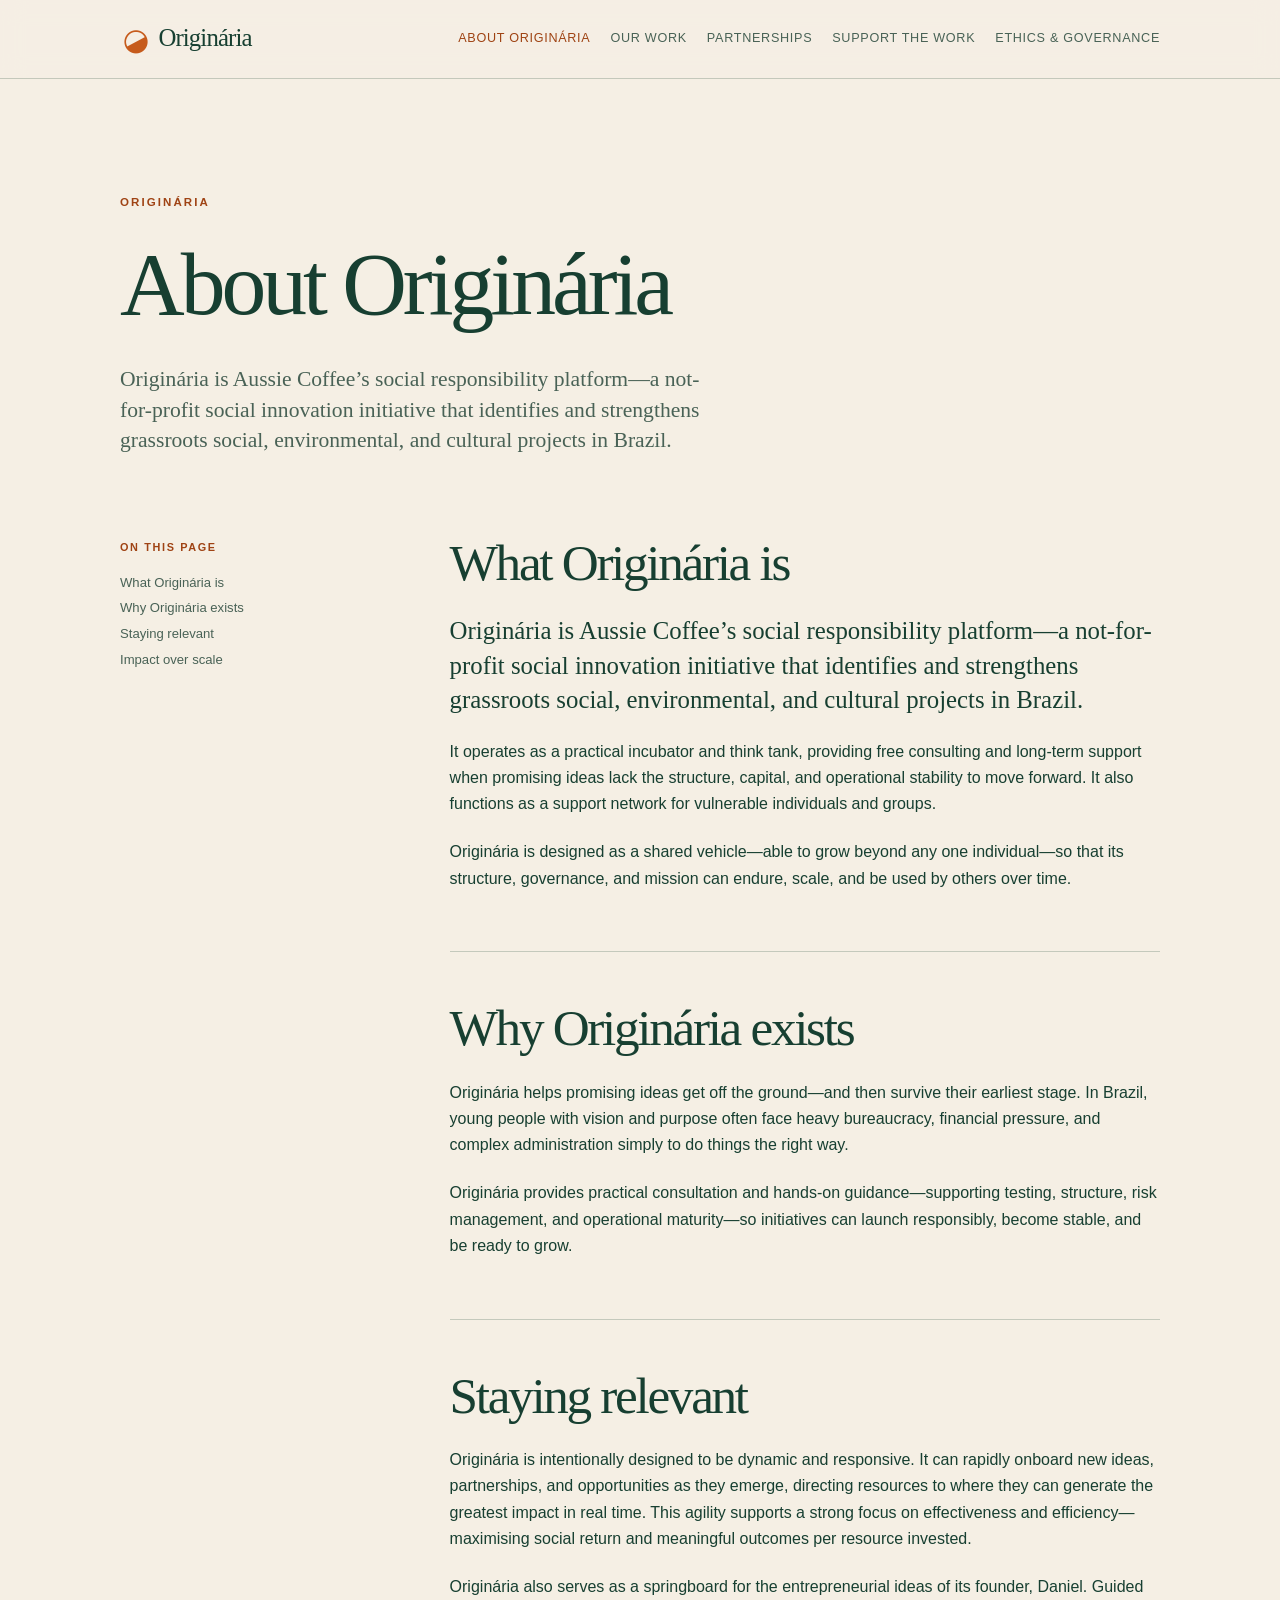
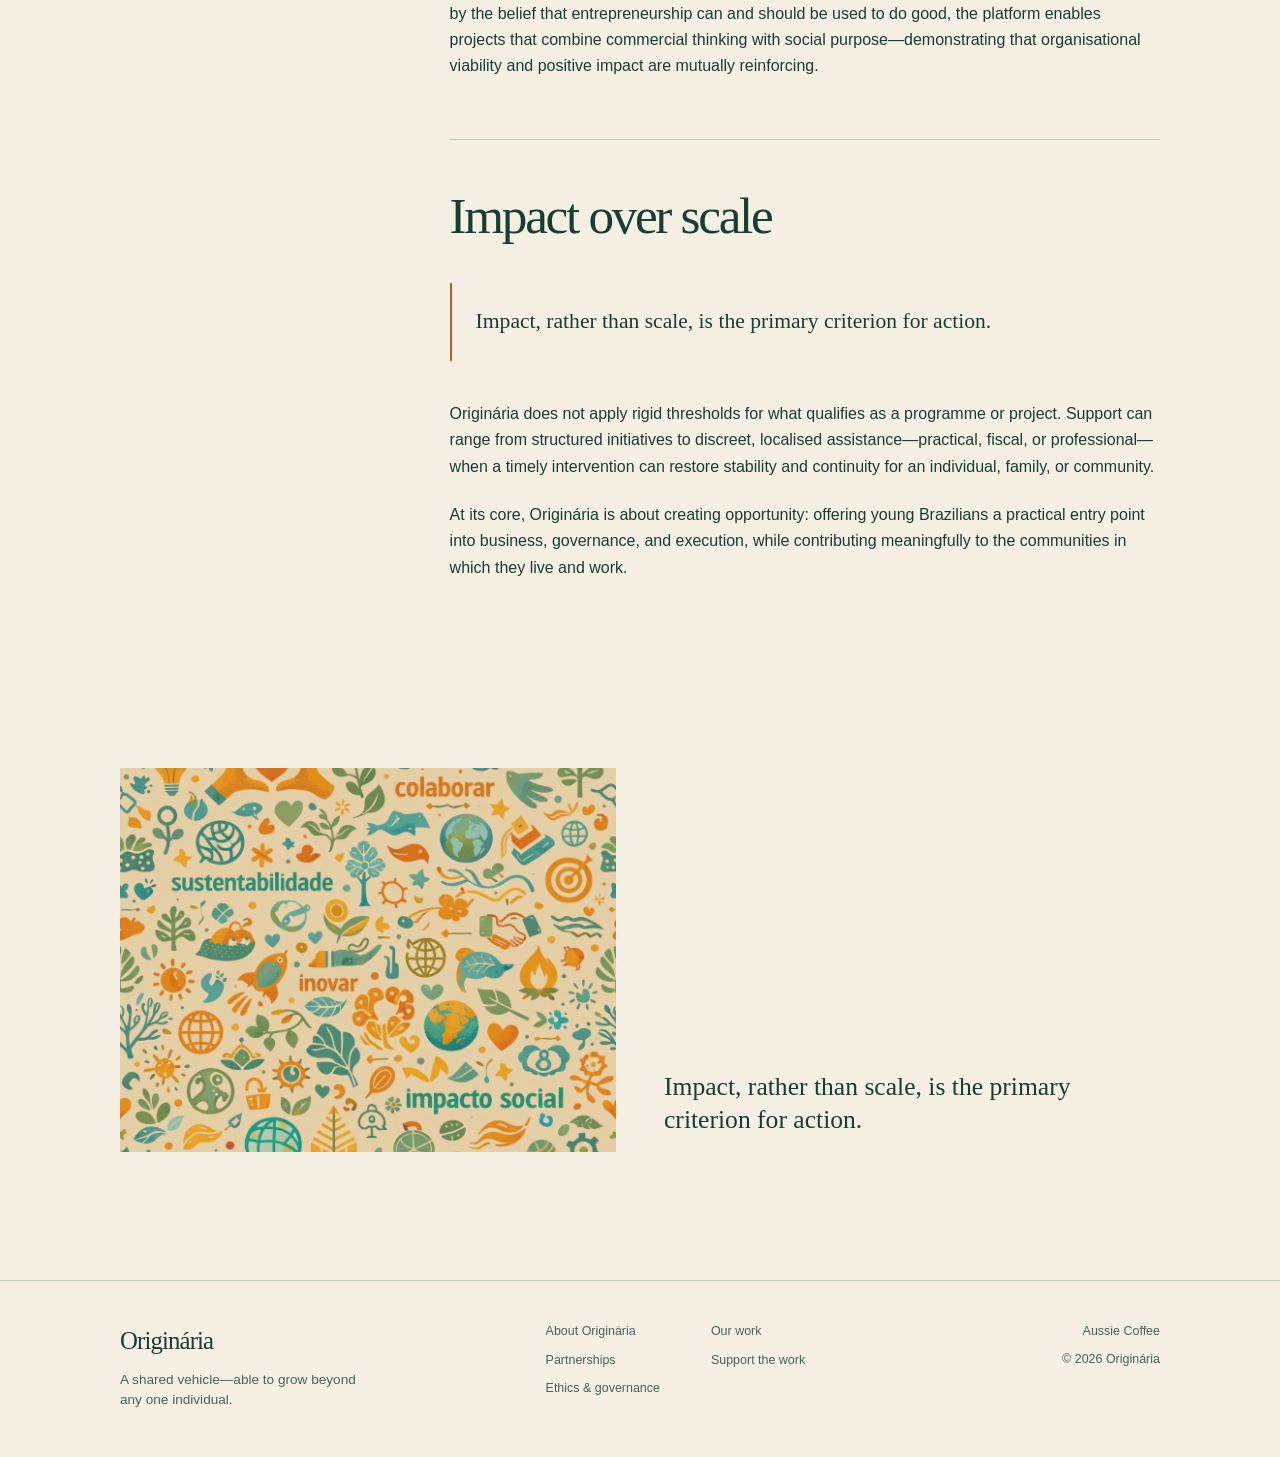
==== about/index.html @ fb034f6e "feat: create Originaria editorial site" ====
<!doctype html>
<html lang="en">
<head>
  <meta charset="utf-8">
  <meta name="viewport" content="width=device-width, initial-scale=1">
  <meta name="description" content="Originária — a social responsibility platform supporting grassroots social, environmental, and cultural work in Brazil.">
  <meta name="theme-color" content="#f5efe4">
  <title>About Originária — Originária</title>
  <link rel="icon" type="image/png" href="../assets/originaria-logo.png">
  <link rel="stylesheet" href="../assets/site.css">
</head>
<body class="page-about">
  <a class="skip-link" href="#main">Skip to content</a>
  <header class="site-header">
    <div class="header-inner">
      <a class="brand" href="../" aria-label="Originária home"><span class="brand-mark" aria-hidden="true">◒</span><span class="brand-word">Originária</span></a>
      <button class="menu-toggle" type="button" aria-expanded="false" aria-controls="site-nav"><span class="menu-label">Menu</span><span class="menu-icon" aria-hidden="true"><i></i><i></i></span></button>
      <nav id="site-nav" class="site-nav" aria-label="Primary navigation"><a href="../about/" data-page="about">About Originária</a><a href="../work/" data-page="work">Our work</a><a href="../partnerships/" data-page="partnerships">Partnerships</a><a href="../support/" data-page="support">Support the work</a><a href="../principles/" data-page="principles">Ethics &amp; governance</a></nav>
    </div>
  </header>
  <main id="main"><div class="page-article"><section class="page-hero"><p class="eyebrow">Originária</p><h1>About Originária</h1><p class="deck">Originária is Aussie Coffee’s social responsibility platform—a not-for-profit social innovation initiative that identifies and strengthens grassroots social, environmental, and cultural projects in Brazil.</p></section><div class="article-layout"><aside class="contents" aria-label="On this page"><p class="contents-label">On this page</p><a href="#what-originaria">What Originária is</a><a href="#why-originaria">Why Originária exists</a><a href="#staying-relevant">Staying relevant</a><a href="#impact-over-scale">Impact over scale</a></aside><article class="article-copy"><section id="what-originaria"><h2>What Originária is</h2><p class="section-intro">Originária is Aussie Coffee’s social responsibility platform—a not-for-profit social innovation initiative that identifies and strengthens grassroots social, environmental, and cultural projects in Brazil.</p><p>It operates as a practical incubator and think tank, providing free consulting and long-term support when promising ideas lack the structure, capital, and operational stability to move forward. It also functions as a support network for vulnerable individuals and groups.</p><p>Originária is designed as a shared vehicle—able to grow beyond any one individual—so that its structure, governance, and mission can endure, scale, and be used by others over time.</p></section><section id="why-originaria"><h2>Why Originária exists</h2><p>Originária helps promising ideas get off the ground—and then survive their earliest stage. In Brazil, young people with vision and purpose often face heavy bureaucracy, financial pressure, and complex administration simply to do things the right way.</p><p>Originária provides practical consultation and hands-on guidance—supporting testing, structure, risk management, and operational maturity—so initiatives can launch responsibly, become stable, and be ready to grow.</p></section><section id="staying-relevant"><h2>Staying relevant</h2><p>Originária is intentionally designed to be dynamic and responsive. It can rapidly onboard new ideas, partnerships, and opportunities as they emerge, directing resources to where they can generate the greatest impact in real time. This agility supports a strong focus on effectiveness and efficiency—maximising social return and meaningful outcomes per resource invested.</p><p>Originária also serves as a springboard for the entrepreneurial ideas of its founder, Daniel. Guided by the belief that entrepreneurship can and should be used to do good, the platform enables projects that combine commercial thinking with social purpose—demonstrating that organisational viability and positive impact are mutually reinforcing.</p></section><section id="impact-over-scale"><h2>Impact over scale</h2><p class="callout">Impact, rather than scale, is the primary criterion for action.</p><p>Originária does not apply rigid thresholds for what qualifies as a programme or project. Support can range from structured initiatives to discreet, localised assistance—practical, fiscal, or professional—when a timely intervention can restore stability and continuity for an individual, family, or community.</p><p>At its core, Originária is about creating opportunity: offering young Brazilians a practical entry point into business, governance, and execution, while contributing meaningfully to the communities in which they live and work.</p></section></article></div><div class="feature-band"><div class="image-panel" role="img" aria-label="Originária illustrated pattern"></div><div class="text-panel"><p>Impact, rather than scale, is the primary criterion for action.</p></div></div></div></main>
  <footer class="site-footer">
    <div class="footer-inner">
      <div class="footer-brand"><span class="brand-word">Originária</span><p>A shared vehicle—able to grow beyond any one individual.</p></div>
      <nav class="footer-nav" aria-label="Footer navigation"><a href="../about/">About Originária</a><a href="../work/">Our work</a><a href="../partnerships/">Partnerships</a><a href="../support/">Support the work</a><a href="../principles/">Ethics & governance</a></nav>
      <div class="footer-meta"><a href="https://www.aussiecoffeebrasil.com/" rel="noopener">Aussie Coffee</a><span>© <span data-year></span> Originária</span></div>
    </div>
  </footer>
  <script src="../assets/site.js"></script>
</body>
</html>
---- assets/site.css ----
:root {
  --paper: #f5efe4;
  --paper-deep: #ebe1d1;
  --ink: #173f31;
  --ink-soft: #496256;
  --rust: #c65b1c;
  --rust-dark: #9f4314;
  --line: rgba(23, 63, 49, .22);
  --white: #fffaf2;
  --serif: Georgia, 'Times New Roman', Times, serif;
  --sans: 'Avenir Next', Avenir, 'Helvetica Neue', Helvetica, Arial, sans-serif;
  --measure: 69rem;
  --reading: 47rem;
  --ease: cubic-bezier(.2,.7,.2,1);
}

* { box-sizing: border-box; }
html { scroll-behavior: smooth; }
body { margin: 0; background: var(--paper); color: var(--ink); font-family: var(--sans); font-size: 16px; line-height: 1.65; }
body::selection { background: var(--rust); color: var(--white); }
a { color: inherit; text-decoration-thickness: 1px; text-underline-offset: .2em; }
a:hover { color: var(--rust-dark); }
button, a { -webkit-tap-highlight-color: transparent; }
.skip-link { position: fixed; z-index: 20; top: .75rem; left: .75rem; transform: translateY(-180%); padding: .65rem 1rem; background: var(--ink); color: var(--white); }
.skip-link:focus { transform: translateY(0); }

.site-header { position: sticky; z-index: 10; top: 0; border-bottom: 1px solid var(--line); background: color-mix(in srgb, var(--paper) 94%, transparent); backdrop-filter: blur(12px); }
.header-inner { display: flex; align-items: center; justify-content: space-between; gap: 2rem; max-width: var(--measure); margin: 0 auto; padding: 1.15rem 2rem; }
.brand { display: inline-flex; align-items: center; gap: .6rem; color: var(--ink); text-decoration: none; white-space: nowrap; }
.brand-word { font-family: var(--serif); font-size: 1.55rem; letter-spacing: -.035em; }
.brand-mark { display: inline-grid; place-items: center; width: 1.8rem; height: 1.8rem; color: var(--rust); font-size: 1.9rem; line-height: 1; transform: rotate(-28deg); }
.site-nav { display: flex; align-items: center; justify-content: flex-end; flex-wrap: wrap; gap: .25rem 1.25rem; font-size: .79rem; letter-spacing: .055em; text-transform: uppercase; }
.site-nav a { padding: .3rem 0; text-decoration: none; color: var(--ink-soft); }
.site-nav a:hover, .site-nav a[aria-current="page"] { color: var(--rust-dark); }
.menu-toggle { display: none; border: 0; background: transparent; color: var(--ink); font: inherit; cursor: pointer; }
.menu-icon { display: inline-flex; flex-direction: column; gap: 4px; margin-left: .55rem; vertical-align: middle; }
.menu-icon i { display: block; width: 1.2rem; height: 1px; background: currentColor; }

main { overflow: hidden; }
.hero { position: relative; max-width: var(--measure); margin: 0 auto; padding: clamp(5rem, 11vw, 10rem) 2rem clamp(5rem, 10vw, 9rem); }
.hero::after { content: ''; position: absolute; right: -7rem; top: 2rem; width: min(29rem, 42vw); height: min(40rem, 54vw); background: url('originaria-pattern.png') center / cover; opacity: .13; mask-image: linear-gradient(90deg, transparent, #000 30%, #000 75%, transparent); pointer-events: none; }
.hero-grid { display: grid; grid-template-columns: minmax(0, 1.05fr) minmax(18rem, .75fr); align-items: end; gap: clamp(3rem, 9vw, 10rem); position: relative; z-index: 1; }
.hero-logo { width: min(21rem, 75%); margin-bottom: 2.8rem; mix-blend-mode: multiply; }
.eyebrow { margin: 0 0 1.1rem; color: var(--rust-dark); font-size: .72rem; font-weight: 700; letter-spacing: .18em; line-height: 1.4; text-transform: uppercase; }
h1, h2, h3 { font-family: var(--serif); font-weight: 400; letter-spacing: -.045em; line-height: 1.08; }
h1 { max-width: 12ch; margin: 0; font-size: clamp(3.4rem, 8.5vw, 7.7rem); }
h2 { margin: 0 0 1.5rem; font-size: clamp(2.35rem, 5vw, 4.8rem); }
h3 { margin: 2.6rem 0 .75rem; font-size: clamp(1.65rem, 3vw, 2.4rem); }
.hero-intro { max-width: 31rem; margin: 0; font-family: var(--serif); font-size: clamp(1.35rem, 2.3vw, 2rem); line-height: 1.32; }
.hero-note { max-width: 24rem; margin: 2.5rem 0 0; color: var(--ink-soft); font-size: .95rem; }

.gateway { max-width: var(--measure); margin: 0 auto; padding: 0 2rem 7rem; }
.gateway-lead { display: grid; grid-template-columns: 1fr 1fr; gap: 4rem; align-items: start; border-top: 1px solid var(--line); padding-top: 2rem; }
.gateway-lead p { max-width: 34rem; margin: 0; font-size: 1.13rem; }
.gateway-lead p:first-child { font-family: var(--serif); font-size: 1.65rem; line-height: 1.35; }
.gateway-links { display: grid; grid-template-columns: repeat(2, 1fr); border-top: 1px solid var(--line); margin-top: 6rem; }
.gateway-link { display: flex; flex-direction: column; justify-content: space-between; min-height: 12rem; padding: 1.5rem 1.5rem 1.4rem 0; border-bottom: 1px solid var(--line); text-decoration: none; }
.gateway-link:nth-child(even) { padding-left: 1.5rem; border-left: 1px solid var(--line); }
.gateway-link strong { font-family: var(--serif); font-size: clamp(1.45rem, 2.3vw, 2rem); font-weight: 400; line-height: 1.1; }
.gateway-link span { align-self: flex-end; color: var(--rust-dark); font-size: 1.4rem; line-height: 1; transition: transform .25s var(--ease); }
.gateway-link:hover span { transform: translate(5px, -5px); }
.principle { max-width: var(--measure); margin: 0 auto; padding: 0 2rem 8rem; }
.principle blockquote { max-width: 52rem; margin: 0; padding: 3rem 0 0; border-top: 1px solid var(--line); font-family: var(--serif); font-size: clamp(2.3rem, 5vw, 5rem); line-height: 1.07; letter-spacing: -.045em; }
.principle cite { display: block; margin-top: 1.5rem; color: var(--rust-dark); font-family: var(--sans); font-size: .72rem; font-style: normal; font-weight: 700; letter-spacing: .15em; text-transform: uppercase; }

.page-article .page-hero { max-width: var(--measure); margin: 0 auto; padding: clamp(4.5rem, 9vw, 8rem) 2rem 4rem; }
.page-hero .eyebrow { margin-bottom: 1.6rem; }
.page-hero h1 { max-width: 15ch; font-size: clamp(3.2rem, 7vw, 6.7rem); }
.page-hero .deck { max-width: 38rem; margin: 2rem 0 0; color: var(--ink-soft); font-family: var(--serif); font-size: 1.35rem; line-height: 1.4; }
.article-layout { display: grid; grid-template-columns: 15rem minmax(0, var(--reading)); gap: clamp(2rem, 7vw, 7rem); max-width: var(--measure); margin: 0 auto; padding: 1rem 2rem 8rem; align-items: start; }
.contents { position: sticky; top: 6.3rem; padding-top: .25rem; }
.contents-label { margin: 0 0 .8rem; color: var(--rust-dark); font-size: .68rem; font-weight: 700; letter-spacing: .15em; text-transform: uppercase; }
.contents a { display: block; padding: .25rem 0; color: var(--ink-soft); font-size: .82rem; line-height: 1.35; text-decoration: none; }
.contents a:hover { color: var(--rust-dark); }
.article-copy { min-width: 0; }
.article-copy > section { padding: 3rem 0 3.7rem; border-top: 1px solid var(--line); scroll-margin-top: 6rem; }
.article-copy > section:first-child { padding-top: 0; border-top: 0; }
.article-copy p { max-width: var(--reading); margin: 0 0 1.35rem; }
.article-copy p:last-child { margin-bottom: 0; }
.article-copy .section-intro { font-family: var(--serif); font-size: 1.55rem; line-height: 1.38; }
.article-copy h2 { font-size: clamp(2rem, 4vw, 3.5rem); }
.article-copy h3 { margin-top: 2.2rem; font-size: clamp(1.45rem, 2.5vw, 2.05rem); }
.article-copy .callout { margin: 2.5rem 0; padding: 1.5rem 0 1.5rem 1.5rem; border-left: 2px solid var(--rust); font-family: var(--serif); font-size: 1.35rem; line-height: 1.38; }

.feature-band { display: grid; grid-template-columns: 1fr 1fr; gap: 3rem; max-width: var(--measure); margin: 0 auto; padding: 0 2rem 8rem; }
.feature-band .image-panel { min-height: 24rem; background: var(--paper-deep) url('originaria-pattern.png') center / cover; background-blend-mode: multiply; opacity: .9; }
.feature-band .text-panel { align-self: end; padding-bottom: 1rem; }
.feature-band .text-panel p { max-width: 29rem; margin: 0; font-family: var(--serif); font-size: 1.6rem; line-height: 1.3; }

.site-footer { border-top: 1px solid var(--line); }
.footer-inner { display: grid; grid-template-columns: 1.2fr 1fr .8fr; gap: 3rem; max-width: var(--measure); margin: 0 auto; padding: 2.5rem 2rem 3rem; }
.footer-brand p { max-width: 15rem; margin: .5rem 0 0; color: var(--ink-soft); font-size: .85rem; line-height: 1.45; }
.footer-nav { display: grid; grid-template-columns: 1fr 1fr; gap: .5rem 1rem; align-content: start; font-size: .78rem; }
.footer-nav a, .footer-meta a { color: var(--ink-soft); text-decoration: none; }
.footer-meta { display: flex; flex-direction: column; gap: .45rem; align-items: flex-end; color: var(--ink-soft); font-size: .78rem; text-align: right; }

@media (max-width: 800px) {
  .header-inner { padding: 1rem 1.25rem; }
  .menu-toggle { display: inline-flex; align-items: center; font-size: .72rem; letter-spacing: .12em; text-transform: uppercase; }
  .site-nav { display: none; position: absolute; top: 100%; left: 0; right: 0; flex-direction: column; align-items: stretch; gap: 0; padding: .75rem 1.25rem 1.1rem; border-bottom: 1px solid var(--line); background: var(--paper); }
  .site-nav.is-open { display: flex; }
  .site-nav a { padding: .7rem 0; border-bottom: 1px solid var(--line); }
  .site-nav a:last-child { border: 0; }
  .hero, .gateway, .principle, .page-article .page-hero, .article-layout, .feature-band { padding-left: 1.25rem; padding-right: 1.25rem; }
  .hero-grid, .gateway-lead, .feature-band { grid-template-columns: 1fr; gap: 2.5rem; }
  .hero::after { right: -10rem; top: 3rem; width: 22rem; height: 32rem; }
  .hero-logo { width: min(17rem, 80%); margin-bottom: 2rem; }
  .hero-intro { max-width: 26rem; }
  .gateway-links { grid-template-columns: 1fr; margin-top: 4rem; }
  .gateway-link, .gateway-link:nth-child(even) { min-height: 9rem; padding: 1.2rem 0; border-left: 0; }
  .article-layout { display: block; padding-top: 0; }
  .contents { position: static; margin: 0 0 3rem; padding: 1rem 0; border-top: 1px solid var(--line); border-bottom: 1px solid var(--line); }
  .contents a { display: inline-block; margin-right: 1rem; }
  .article-copy > section { padding: 2.5rem 0 3rem; }
  .feature-band .image-panel { min-height: 15rem; order: 2; }
  .footer-inner { grid-template-columns: 1fr 1fr; gap: 2rem; padding-left: 1.25rem; padding-right: 1.25rem; }
  .footer-meta { align-items: flex-start; text-align: left; }
}
@media (max-width: 480px) {
  body { font-size: 15px; }
  .footer-inner { grid-template-columns: 1fr; }
  .footer-meta { padding-top: 1rem; border-top: 1px solid var(--line); }
}
@media (prefers-reduced-motion: reduce) { html { scroll-behavior: auto; } *, *::before, *::after { transition-duration: .01ms !important; animation-duration: .01ms !important; } }
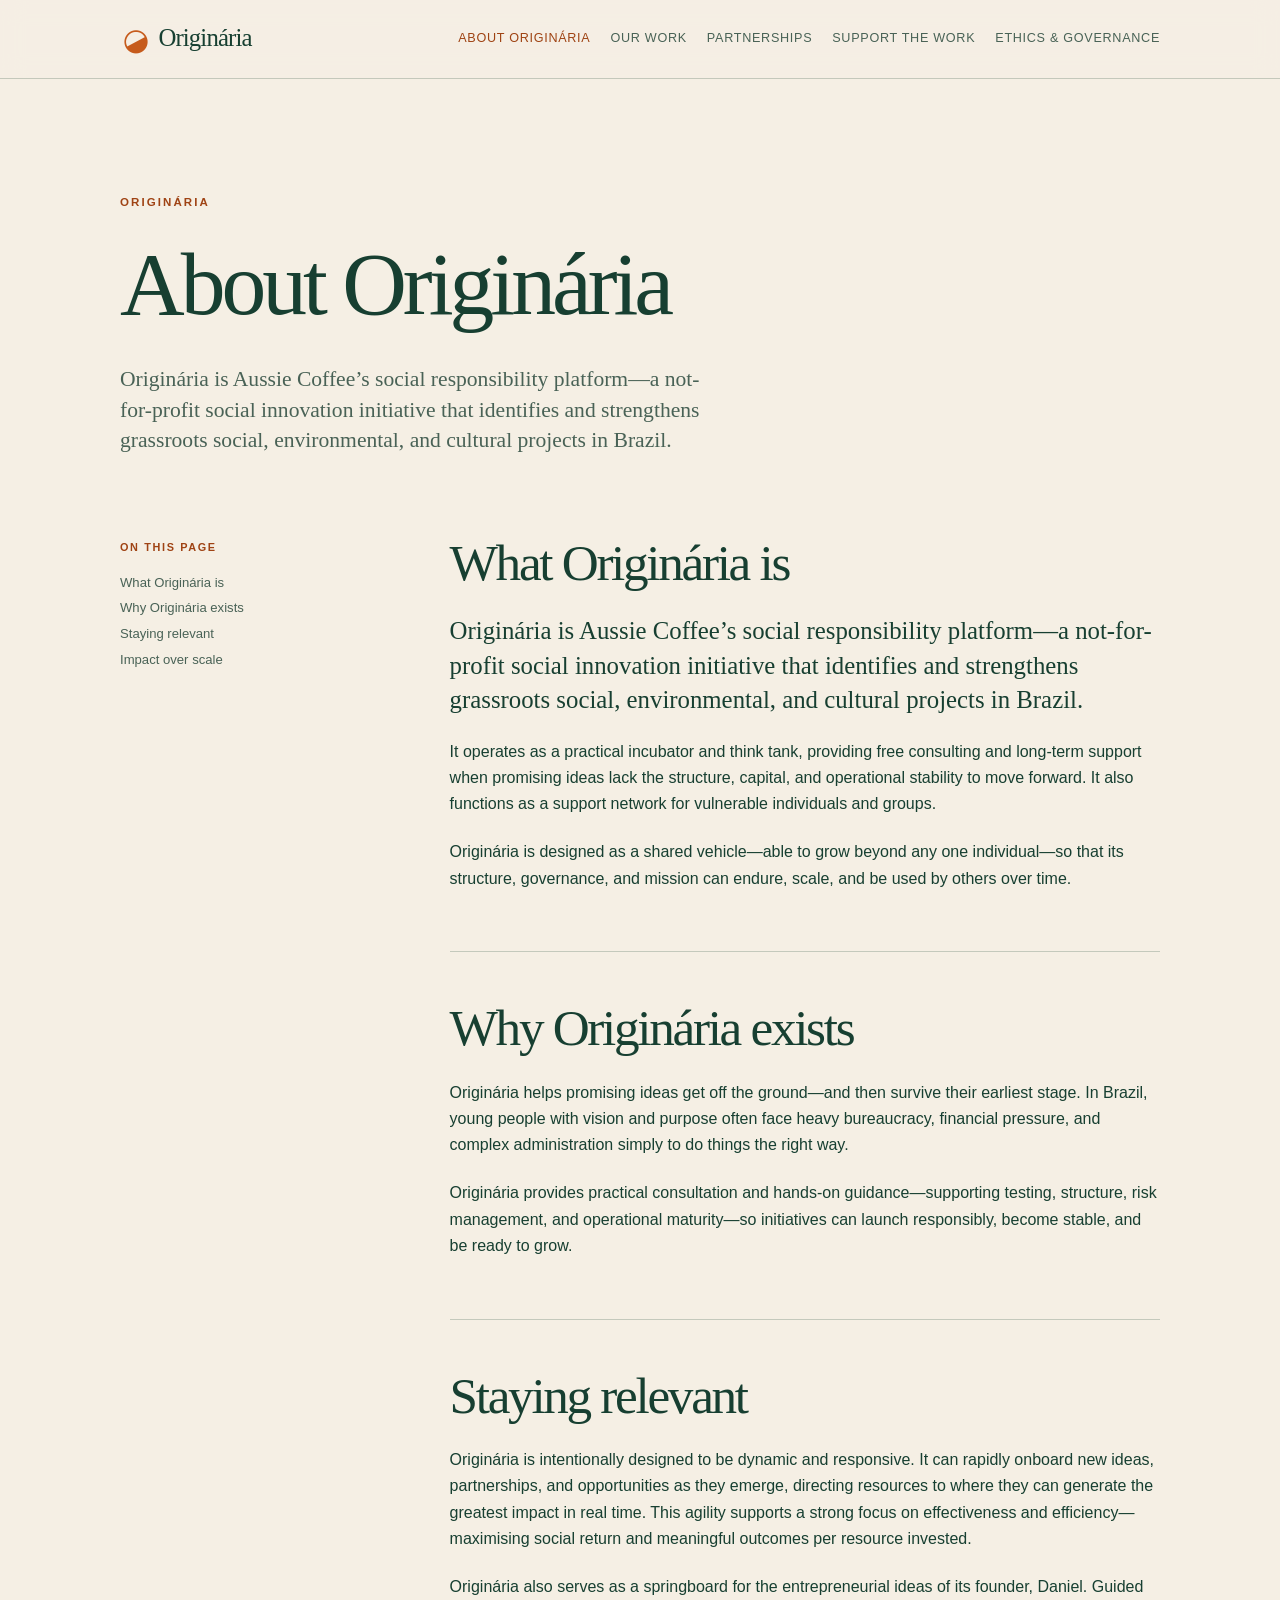
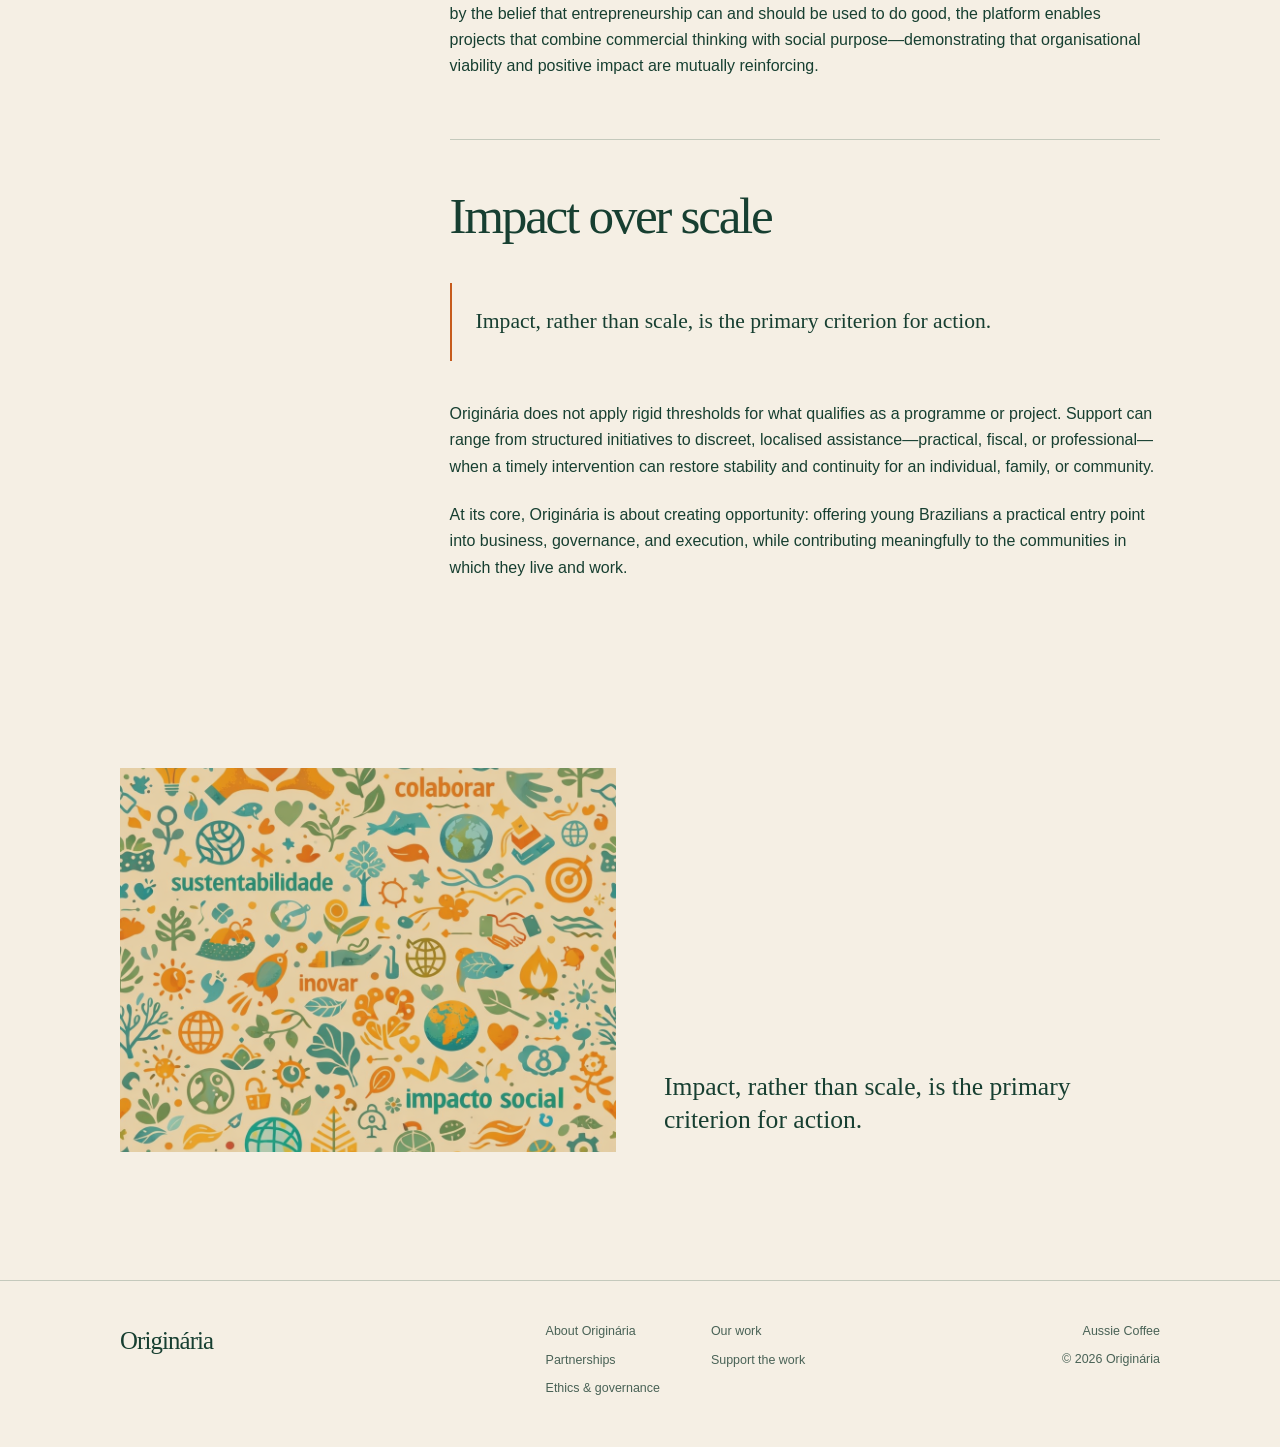
==== commit c030465b: "fix: keep homepage copy canonical" ====
--- a/about/index.html
+++ b/about/index.html
@@ -21,7 +21,7 @@
   <main id="main"><div class="page-article"><section class="page-hero"><p class="eyebrow">Originária</p><h1>About Originária</h1><p class="deck">Originária is Aussie Coffee’s social responsibility platform—a not-for-profit social innovation initiative that identifies and strengthens grassroots social, environmental, and cultural projects in Brazil.</p></section><div class="article-layout"><aside class="contents" aria-label="On this page"><p class="contents-label">On this page</p><a href="#what-originaria">What Originária is</a><a href="#why-originaria">Why Originária exists</a><a href="#staying-relevant">Staying relevant</a><a href="#impact-over-scale">Impact over scale</a></aside><article class="article-copy"><section id="what-originaria"><h2>What Originária is</h2><p class="section-intro">Originária is Aussie Coffee’s social responsibility platform—a not-for-profit social innovation initiative that identifies and strengthens grassroots social, environmental, and cultural projects in Brazil.</p><p>It operates as a practical incubator and think tank, providing free consulting and long-term support when promising ideas lack the structure, capital, and operational stability to move forward. It also functions as a support network for vulnerable individuals and groups.</p><p>Originária is designed as a shared vehicle—able to grow beyond any one individual—so that its structure, governance, and mission can endure, scale, and be used by others over time.</p></section><section id="why-originaria"><h2>Why Originária exists</h2><p>Originária helps promising ideas get off the ground—and then survive their earliest stage. In Brazil, young people with vision and purpose often face heavy bureaucracy, financial pressure, and complex administration simply to do things the right way.</p><p>Originária provides practical consultation and hands-on guidance—supporting testing, structure, risk management, and operational maturity—so initiatives can launch responsibly, become stable, and be ready to grow.</p></section><section id="staying-relevant"><h2>Staying relevant</h2><p>Originária is intentionally designed to be dynamic and responsive. It can rapidly onboard new ideas, partnerships, and opportunities as they emerge, directing resources to where they can generate the greatest impact in real time. This agility supports a strong focus on effectiveness and efficiency—maximising social return and meaningful outcomes per resource invested.</p><p>Originária also serves as a springboard for the entrepreneurial ideas of its founder, Daniel. Guided by the belief that entrepreneurship can and should be used to do good, the platform enables projects that combine commercial thinking with social purpose—demonstrating that organisational viability and positive impact are mutually reinforcing.</p></section><section id="impact-over-scale"><h2>Impact over scale</h2><p class="callout">Impact, rather than scale, is the primary criterion for action.</p><p>Originária does not apply rigid thresholds for what qualifies as a programme or project. Support can range from structured initiatives to discreet, localised assistance—practical, fiscal, or professional—when a timely intervention can restore stability and continuity for an individual, family, or community.</p><p>At its core, Originária is about creating opportunity: offering young Brazilians a practical entry point into business, governance, and execution, while contributing meaningfully to the communities in which they live and work.</p></section></article></div><div class="feature-band"><div class="image-panel" role="img" aria-label="Originária illustrated pattern"></div><div class="text-panel"><p>Impact, rather than scale, is the primary criterion for action.</p></div></div></div></main>
   <footer class="site-footer">
     <div class="footer-inner">
-      <div class="footer-brand"><span class="brand-word">Originária</span><p>A shared vehicle—able to grow beyond any one individual.</p></div>
+      <div class="footer-brand"><span class="brand-word">Originária</span></div>
       <nav class="footer-nav" aria-label="Footer navigation"><a href="../about/">About Originária</a><a href="../work/">Our work</a><a href="../partnerships/">Partnerships</a><a href="../support/">Support the work</a><a href="../principles/">Ethics & governance</a></nav>
       <div class="footer-meta"><a href="https://www.aussiecoffeebrasil.com/" rel="noopener">Aussie Coffee</a><span>© <span data-year></span> Originária</span></div>
     </div>
